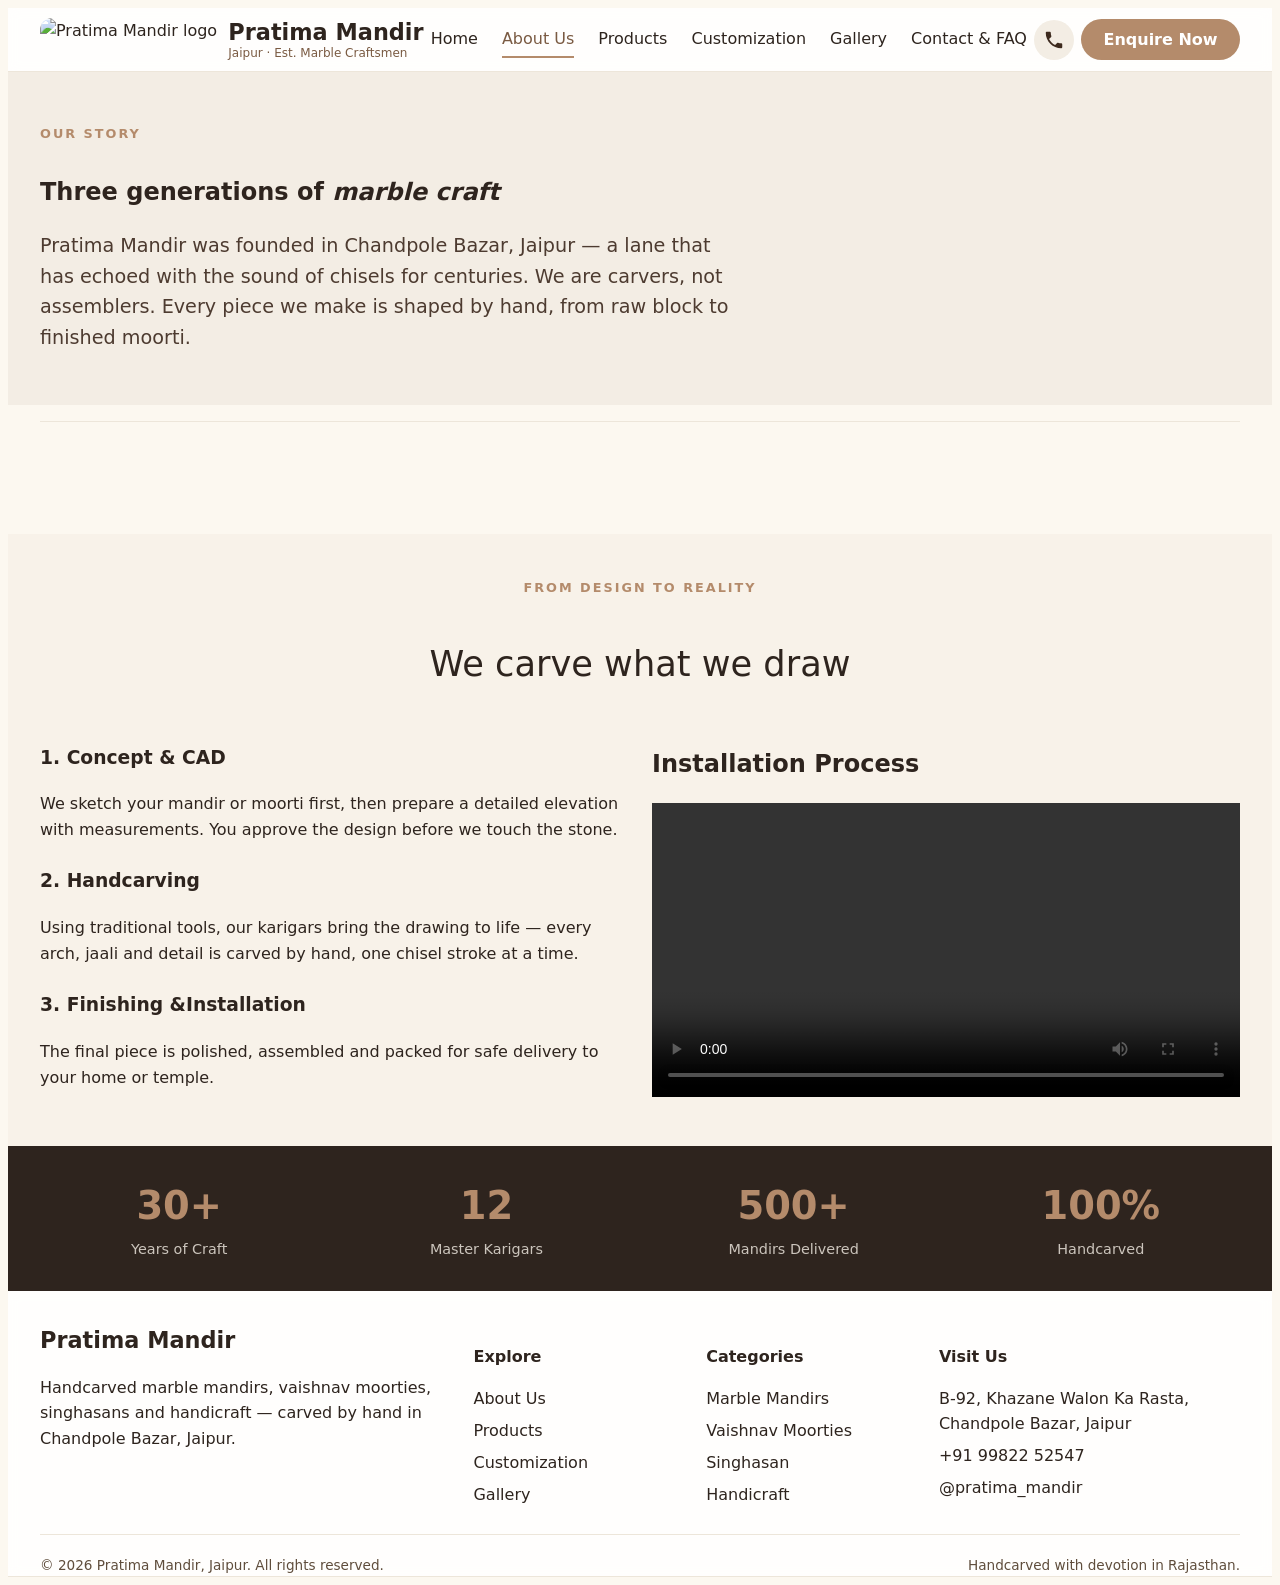
==== aboutus.html @ e080a342 "Add files via upload" ====
<!DOCTYPE html>
<html lang="en">
<head>
  <meta charset="UTF-8" />
  <meta name="viewport" content="width=device-width, initial-scale=1.0" />
  <title>About Us — Pratima Mandir, Jaipur</title>
  <link rel="stylesheet" href="style.css" />
</head>
<body>

<header class="site">
  <nav class="nav">
    <a href="index.html" class="brand">
      <img src="images/logo.jpg" alt="Pratima Mandir logo" />
      <span class="brand-text">Pratima Mandir<span>Jaipur &middot; Est. Marble Craftsmen</span></span>
    </a>
    <div class="nav-links">
      <a href="index.html">Home</a>
      <a href="aboutus.html" class="active">About Us</a>
      <a href="products.html">Products</a>
      <a href="customization.html">Customization</a>
      <a href="gallery.html">Gallery</a>
      <a href="contact.html">Contact & FAQ</a>
    </div>
    <div class="header-contact">
      <a href="tel:+919982252547" class="icon-btn" aria-label="Call us"><svg viewBox="0 0 24 24"><path d="M6.6 10.8c1.4 2.8 3.8 5.1 6.6 6.6l2.2-2.2c.3-.3.7-.4 1-.2 1.1.4 2.3.6 3.6.6.6 0 1 .4 1 1V20c0 .6-.4 1-1 1-9.4 0-17-7.6-17-17 0-.6.4-1 1-1h3.5c.6 0 1 .4 1 1 0 1.2.2 2.4.6 3.6.1.4 0 .8-.2 1L6.6 10.8z"/></svg></a>
    </div>
    <a href="https://wa.me/919982252547?text=Hii%20I%20am%20interested%2C%20can%20I%20get%20more%20details%3F"" class="nav-cta">Enquire Now</a>
    <button class="menu-toggle" aria-label="Toggle menu"><span></span><span></span><span></span></button>
  </nav>
</header>

<section class="page-hero" style="background:#f3ede4;">
  <div class="wrap" style="padding:3rem 0 2rem;">
    <span class="eyebrow">Our Story</span>
    <h1>Three generations of <em>marble craft</em></h1>
    <p class="lede" style="max-width:700px;">Pratima Mandir was founded in Chandpole Bazar, Jaipur — a lane that has echoed with the sound of chisels for centuries. We are carvers, not assemblers. Every piece we make is shaped by hand, from raw block to finished moorti.</p>
  </div>
</section>

<div class="wrap"><div class="rule"></div></div>

<section class="band-ivory">
  <div class="wrap">
    
   
  </div>
</section>

<section class="band-paper">
  <div class="wrap">
    <div class="section-head reveal">
      <span class="eyebrow">From Design to Reality</span>
      <h2>We carve what we draw</h2>
    </div>
    <div class="dtr reveal" style="grid-template-columns:1fr 1fr;">
      <div>
        <h3>1. Concept &amp; CAD</h3>
        <p>We sketch your mandir or moorti first, then prepare a detailed elevation with measurements. You approve the design before we touch the stone.</p>
        <h3 style="margin-top:1.5rem;">2. Handcarving</h3>
        <p>Using traditional tools, our karigars bring the drawing to life — every arch, jaali and detail is carved by hand, one chisel stroke at a time.</p>
        <h3 style="margin-top:1.5rem;">3. Finishing &amp;Installation</h3>
        <p>The final piece is polished, assembled and packed for safe delivery to your home or temple.</p>
      </div>
      <div>
        <h2>Installation Process</h2>
        <video width="100%" height="auto" controls><source src="video/VID-20260807-WA0011.mp4" type="video/mp4">Installation Process of Marble Mandir</video></div>
    </div>
  </div>
</section>

<section class="band-dark tight">
  <div class="wrap">
    <div class="stats-row reveal">
      <div class="stat"><span class="n">30+</span><span class="l">Years of Craft</span></div>
      <div class="stat"><span class="n">12</span><span class="l">Master Karigars</span></div>
      <div class="stat"><span class="n">500+</span><span class="l">Mandirs Delivered</span></div>
      <div class="stat"><span class="n">100%</span><span class="l">Handcarved</span></div>
    </div>
  </div>
</section>

<footer class="site">
  <div class="wrap">
    <div class="foot-grid">
      <div>
        <div class="foot-brand">Pratima Mandir</div>
        <p>Handcarved marble mandirs, vaishnav moorties, singhasans and handicraft — carved by hand in Chandpole Bazar, Jaipur.</p>
      </div>
      <div class="foot-col">
        <h4>Explore</h4>
        <a href="aboutus.html">About Us</a>
        <a href="products.html">Products</a>
        <a href="customization.html">Customization</a>
        <a href="gallery.html">Gallery</a>
      </div>
      <div class="foot-col">
        <h4>Categories</h4>
        <a href="products.html#mandir">Marble Mandirs</a>
        <a href="products.html#moorties">Vaishnav Moorties</a>
        <a href="products.html#singhasan">Singhasan</a>
        <a href="products.html#handicraft">Handicraft</a>
      </div>
      <div class="foot-col">
        <h4>Visit Us</h4>
        <li>B-92, Khazane Walon Ka Rasta,<br />Chandpole Bazar, Jaipur</li>
        <a href="tel:+919982252547">+91 99822 52547</a>
        <a href="https://instagram.com/pratima_mandir" target="_blank" rel="noopener">@pratima_mandir</a>
      </div>
    </div>
    <div class="foot-bottom">
      <span>&copy; 2026 Pratima Mandir, Jaipur. All rights reserved.</span>
      <span>Handcarved with devotion in Rajasthan.</span>
    </div>
  </div>
</footer>

<script src="main.js"></script>
</body>
</html>
---- style.css ----
{
  margin: 0;
  padding: 0;
  box-sizing: border-box;
}

body {
  font-family: 'Segoe UI', Roboto, system-ui, -apple-system, sans-serif;
  background: #fcf8f0;
  color: #2e241e;
  line-height: 1.6;
}

a {
  text-decoration: none;
  color: #2e241e;
}

img {
  max-width: 100%;
  display: block;
}

.wrap {
  max-width: 1200px;
  margin: 0 auto;
  padding: 0 1.2rem;
}

/* ----- utility ----- */
.eyebrow {
  display: inline-block;
  font-size: 0.8rem;
  font-weight: 600;
  letter-spacing: 2px;
  text-transform: uppercase;
  color: #b48b6b;
  margin-bottom: 0.5rem;
}

.lede {
  font-size: 1.2rem;
  color: #4d3b30;
  max-width: 680px;
}

.rule {
  height: 1px;
  background: #ede6da;
  margin: 1rem 0 2rem;
}

.btn {
  display: inline-block;
  padding: 0.7rem 2.2rem;
  border-radius: 50px;
  font-weight: 600;
  transition: 0.2s;
  border: none;
  cursor: pointer;
}
.btn-solid {
  background: #b48b6b;
  color: #fff;
  box-shadow: 0 4px 12px rgba(180, 139, 107, 0.25);
}
.btn-solid:hover {
  background: #9f775a;
  transform: scale(1.02);
}
.btn-line {
  background: transparent;
  color: #2e241e;
  border: 2px solid #b48b6b;
}
.btn-line:hover {
  background: #b48b6b;
  color: #fff;
}

/* ----- header / nav ----- */
.site {
  background: #ffffffdd;
  backdrop-filter: blur(6px);
  border-bottom: 1px solid #ede6da;
}
.nav {
  display: flex;
  align-items: center;
  justify-content: space-between;
  flex-wrap: wrap;
  padding: 0.6rem 1.2rem;
  max-width: 1200px;
  margin: 0 auto;
}
.brand {
  display: flex;
  align-items: center;
  gap: 0.7rem;
}
.brand img {
  height: 44px;
  border-radius: 12px;
}
.brand-text {
  font-size: 1.4rem;
  font-weight: 600;
  line-height: 1.2;
}
.brand-text span {
  display: block;
  font-size: 0.75rem;
  font-weight: 400;
  color: #7a5a42;
}
.nav-links {
  display: flex;
  gap: 1.5rem;
  list-style: none;
  font-weight: 500;
  flex-wrap: wrap;
}
.nav-links a {
  padding: 0.3rem 0;
  border-bottom: 2px solid transparent;
  transition: 0.2s;
}
.nav-links a:hover,
.nav-links a.active {
  border-bottom-color: #b48b6b;
  color: #7a5a42;
}
.header-contact {
  display: flex;
  align-items: center;
  gap: 0.8rem;
}
.icon-btn {
  display: flex;
  width: 40px;
  height: 40px;
  border-radius: 50%;
  background: #f3ede4;
  align-items: center;
  justify-content: center;
}
.icon-btn svg {
  width: 22px;
  fill: #3d2a1e;
}
.nav-cta {
  background: #b48b6b;
  color: #fff;
  padding: 0.5rem 1.4rem;
  border-radius: 50px;
  font-weight: 600;
}
.menu-toggle {
  display: none;
  flex-direction: column;
  gap: 4px;
  background: none;
  border: none;
  cursor: pointer;
}
.menu-toggle span {
  display: block;
  width: 26px;
  height: 3px;
  background: #2e241e;
  border-radius: 4px;
}

/* ----- hero ----- */
.hero {
  background: linear-gradient(145deg, #f5ede2, #fcf8f0);
  padding: 2.5rem 0 3rem;
}
.hero-grid {
  display: grid;
  grid-template-columns: 1fr 1fr;
  gap: 2.5rem;
  align-items: center;
}
.hero-media {
  position: relative;
}
.hero-media img {
  border-radius: 32px;
  border: 1px solid #ede6da;
}
.hero-badge {
  position: absolute;
  bottom: 1rem;
  left: 1rem;
  background: #ffffffcc;
  backdrop-filter: blur(4px);
  padding: 0.4rem 1.2rem;
  border-radius: 60px;
  display: flex;
  align-items: baseline;
  gap: 0.4rem;
}
.hero-badge .num {
  font-size: 1.6rem;
  font-weight: 700;
  color: #b48b6b;
}
.hero-badge .lbl {
  font-size: 0.85rem;
}
.hero-copy h1 {
  font-size: 2.8rem;
  font-weight: 300;
  letter-spacing: 1px;
}
.hero-copy h1 em {
  font-style: normal;
  color: #b48b6b;
  font-weight: 600;
}
.hero-actions {
  display: flex;
  flex-wrap: wrap;
  gap: 1rem;
  margin-top: 1.5rem;
}

/* ----- sections ----- */
.band-ivory {
  background: #fcf8f0;
  padding: 2.5rem 0;
}
.band-paper {
  background: #f8f2e9;
  padding: 2.5rem 0;
}
.band-dark {
  background: #2e241e;
  color: #f3ede4;
}
.tight {
  padding: 1.8rem 0;
}

.section-head {
  text-align: center;
  max-width: 700px;
  margin: 0 auto 2rem;
}
.section-head h2 {
  font-size: 2.2rem;
  font-weight: 300;
}

/* ----- category cards ----- */
.cat-row {
  display: grid;
  grid-template-columns: repeat(auto-fit, minmax(200px, 1fr));
  gap: 1.5rem;
}
.cat-card {
  background: #fff;
  border-radius: 28px;
  padding: 1.8rem 1.2rem;
  border: 1px solid #ede6da;
  transition: 0.2s;
  text-align: center;
}
.cat-card:hover {
  transform: translateY(-4px);
  box-shadow: 0 12px 28px rgba(0,0,0,0.05);
}
.cat-num {
  font-size: 2.2rem;
  font-weight: 300;
  color: #b48b6b;
}
.cat-card h3 {
  margin: 0.4rem 0;
}

/* ----- design-to-reality ----- */
.dtr {
  display: grid;
  grid-template-columns: 1fr auto 1fr;
  gap: 1.5rem;
  align-items: center;
  margin-top: 1.5rem;
}
.dtr-pane {
  background: #fff;
  border-radius: 24px;
  padding: 0.8rem;
  border: 1px solid #ede6da;
}
.dtr-pane img {
  border-radius: 16px;
}
.dtr-label {
  display: block;
  font-weight: 600;
  margin-bottom: 0.4rem;
  color: #b48b6b;
}
.dtr-mid {
  font-size: 2rem;
  color: #b48b6b;
}

/* ----- stats ----- */
.stats-row {
  display: grid;
  grid-template-columns: repeat(auto-fit, minmax(150px, 1fr));
  gap: 1.8rem;
  text-align: center;
}
.stat .n {
  display: block;
  font-size: 2.4rem;
  font-weight: 700;
  color: #b48b6b;
}
.stat .l {
  font-size: 0.9rem;
  opacity: 0.8;
}

/* ----- marble swatches ----- */
.marble-row {
  display: grid;
  grid-template-columns: repeat(auto-fit, minmax(220px, 1fr));
  gap: 1.5rem;
}
.marble-card {
  background: #fff;
  border-radius: 24px;
  border: 1px solid #ede6da;
  overflow: hidden;
}
.swatch {
  height: 80px;
  width: 100%;
}
.swatch.makrana { background: #e8e0d5; }
.swatch.purewhite { background: #f5f0ea; }
.swatch.sandstone { background: #d6b894; }
.swatch.green { background: #3d5a4b; }
.marble-body {
  padding: 1rem 1.2rem 1.4rem;
}
.marble-body h3 {
  font-weight: 600;
}

/* ----- product grid (products page) ----- */
.product-grid {
  display: grid;
  grid-template-columns: repeat(auto-fit, minmax(200px, 1fr));
  gap: 1.5rem;
}
.product-card {
  background: #fff;
  border-radius: 24px;
  border: 1px solid #ede6da;
  padding: 0.6rem;
  text-align: center;
}
.product-card img {
  border-radius: 16px;
  border: 1px solid #ede6da;
}
.product-card h4 {
  margin-top: 0.5rem;
}

/* ----- testimonial ----- */
.testi {
  text-align: center;
  max-width: 700px;
  margin: 0 auto;
  font-size: 1.4rem;
  font-weight: 300;
  font-style: italic;
}
.testi .who {
  margin-top: 0.8rem;
  font-size: 1rem;
  font-style: normal;
  color: #7a5a42;
}

/* ----- footer ----- */
.foot-grid {
  display: grid;
  grid-template-columns: 2fr 1fr 1fr 1.5fr;
  gap: 2rem;
  padding: 2rem 0 1.5rem;
}
.foot-brand {
  font-size: 1.4rem;
  font-weight: 600;
  margin-bottom: 0.4rem;
}
.foot-col h4 {
  font-weight: 600;
  margin-bottom: 0.8rem;
}
.foot-col a,
.foot-col li {
  display: block;
  padding: 0.2rem 0;
  list-style: none;
}
.foot-bottom {
  border-top: 1px solid #ede6da;
  padding-top: 1.2rem;
  display: flex;
  justify-content: space-between;
  flex-wrap: wrap;
  font-size: 0.85rem;
  color: #5f4d3c;
}

/* ----- responsive ----- */
@media (max-width: 768px) {
  .nav-links {
    display: none;
    width: 100%;
    flex-direction: column;
    align-items: center;
    gap: 0.5rem;
    padding: 1rem 0;
    background: #ffffffcc;
    backdrop-filter: blur(4px);
    border-radius: 30px;
    margin-top: 0.5rem;
  }
  .nav-links.open {
    display: flex;
  }
  .menu-toggle {
    display: flex;
  }

  .hero-grid {
    grid-template-columns: 1fr;
  }
  .hero-copy h1 {
    font-size: 2rem;
  }
  .dtr {
    grid-template-columns: 1fr;
  }
  .dtr-mid {
    transform: rotate(90deg);
  }
  .foot-grid {
    grid-template-columns: 1fr 1fr;
  }
  .hero-actions {
    flex-direction: column;
    align-items: stretch;
  }
  .btn {
    text-align: center;
  }
  .section-head h2 {
    font-size: 1.8rem;
  }
}

@media (max-width: 480px) {
  .hero-copy h1 {
    font-size: 1.6rem;
  }
  .foot-grid {
    grid-template-columns: 1fr;
  }
  .stats-row {
    grid-template-columns: 1fr 1fr;
  }
}
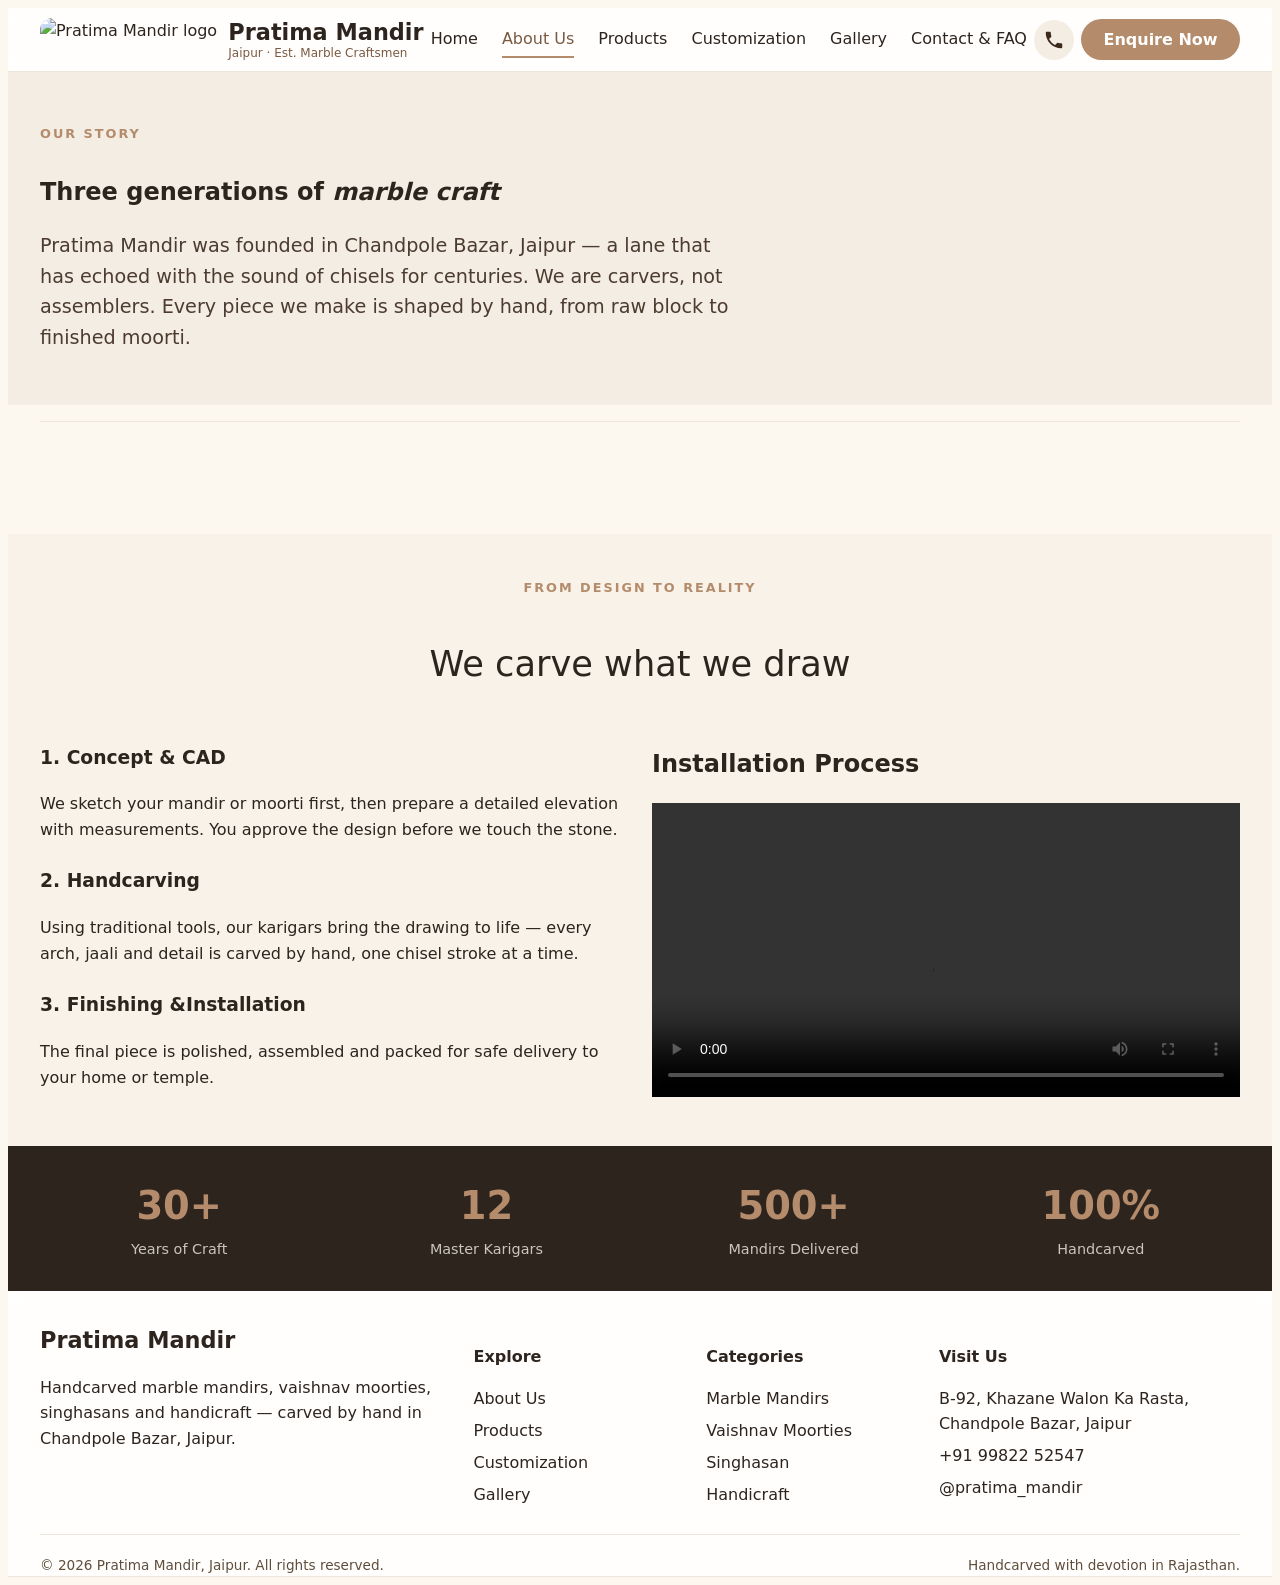
==== commit 4e1f0d2c: "Update aboutus.html" ====
--- a/aboutus.html
+++ b/aboutus.html
@@ -12,7 +12,7 @@
 <header class="site">
   <nav class="nav">
     <a href="index.html" class="brand">
-      <img src="images/logo.jpg" alt="Pratima Mandir logo" />
+      <img src="logo.jpg" alt="Pratima Mandir logo" />
       <span class="brand-text">Pratima Mandir<span>Jaipur &middot; Est. Marble Craftsmen</span></span>
     </a>
     <div class="nav-links">
@@ -65,7 +65,7 @@
       </div>
       <div>
         <h2>Installation Process</h2>
-        <video width="100%" height="auto" controls><source src="video/VID-20260807-WA0011.mp4" type="video/mp4">Installation Process of Marble Mandir</video></div>
+        <video width="100%" height="auto" controls><source src="VID-20260807-WA0011.mp4" type="video/mp4">Installation Process of Marble Mandir</video></div>
     </div>
   </div>
 </section>
@@ -118,4 +118,4 @@
 
 <script src="main.js"></script>
 </body>
-</html>+</html>
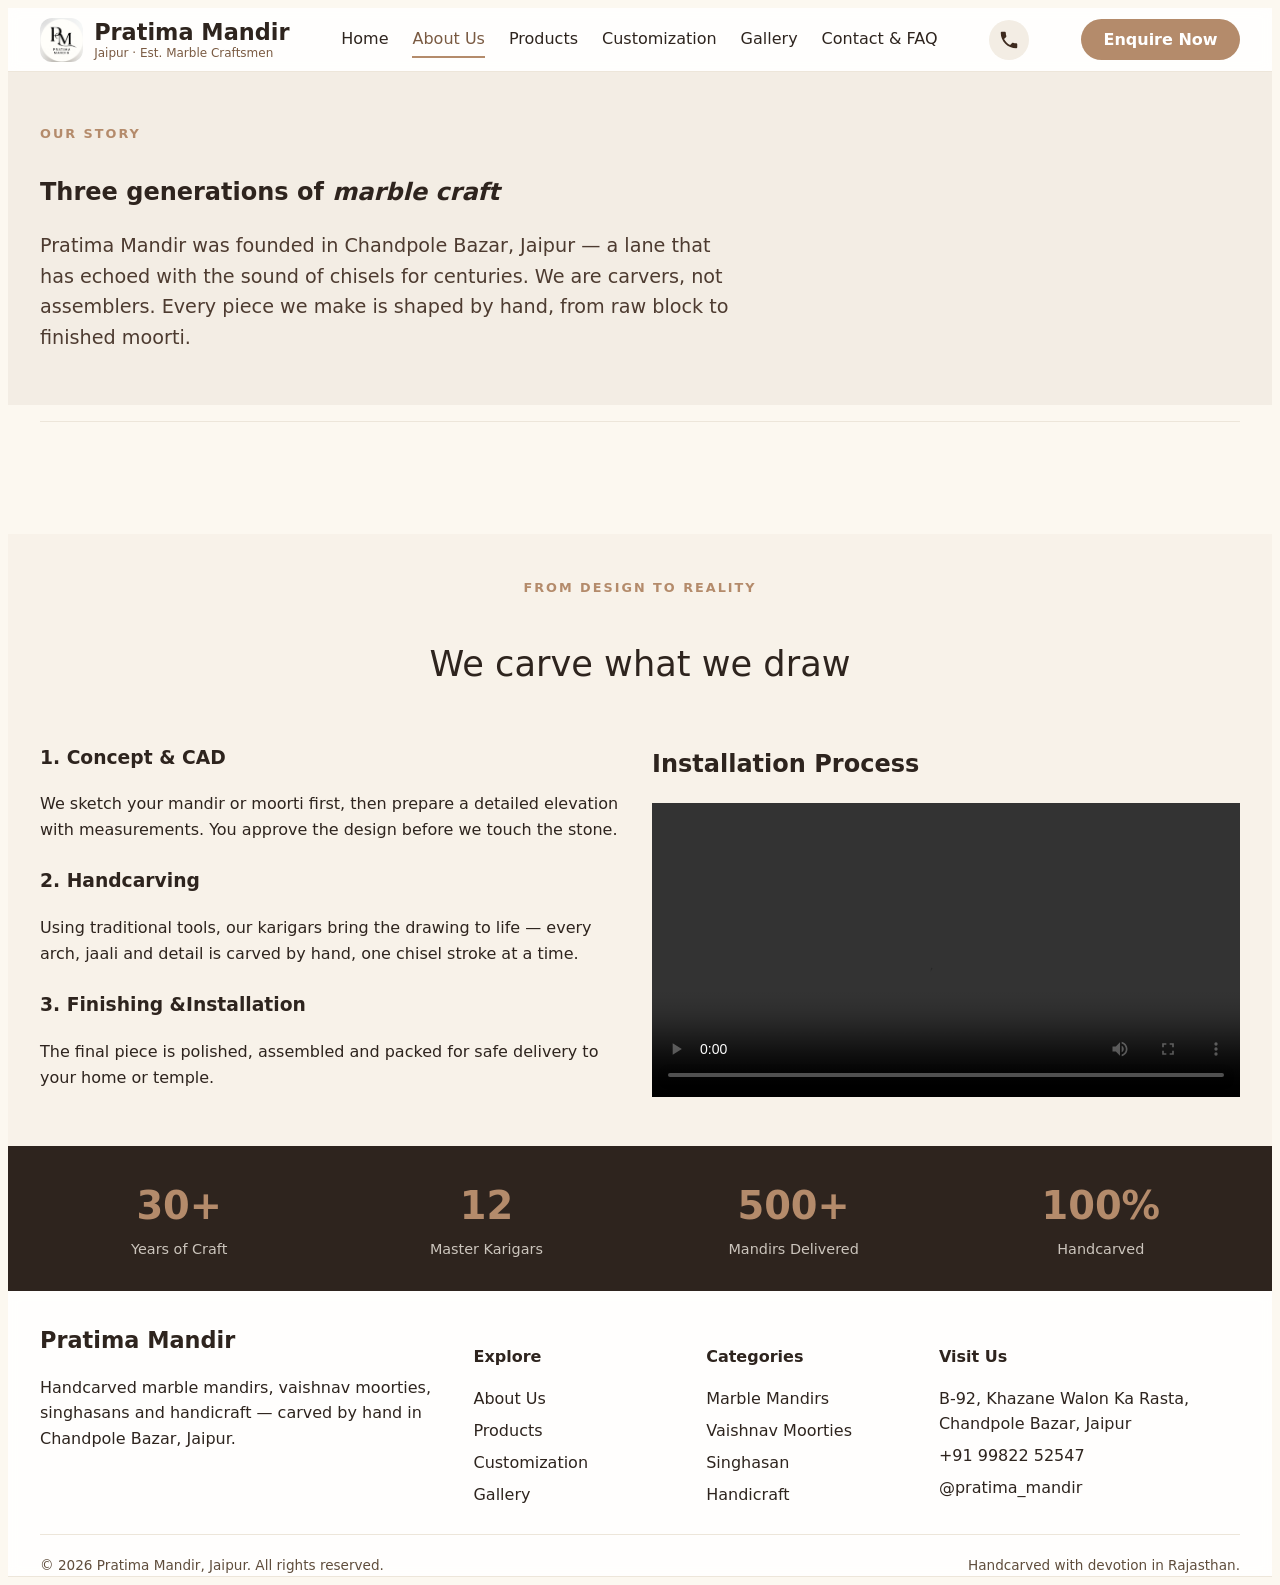
==== commit ee90a2e0: "Restore aboutus.html to original state" ====
--- a/aboutus.html
+++ b/aboutus.html
@@ -116,6 +116,6 @@
   </div>
 </footer>
 
-<script src="main.js"></script>
+<script src="script.js"></script>
 </body>
 </html>
--- a/style.css
+++ b/style.css
@@ -480,4 +480,45 @@
   .stats-row {
     grid-template-columns: 1fr 1fr;
   }
-}+}
+/* Mobile hamburger menu */
+@media (max-width: 768px) {
+    .nav-links {
+        display: none;
+        position: absolute;
+        top: 100%;
+        right: 0;
+        flex-direction: column;
+        width: 220px;
+        padding: 20px;
+        background: white;
+        border-radius: 12px;
+        box-shadow: 0 5px 20px rgba(0, 0, 0, 0.15);
+        z-index: 1000;
+    }
+
+    .nav-links.active {
+        display: flex;
+    }
+
+    .nav-links a {
+        padding: 10px;
+    }
+
+    .menu-toggle {
+        display: flex;
+        flex-direction: column;
+        gap: 5px;
+        border: none;
+        background: transparent;
+        cursor: pointer;
+    }
+
+    .menu-toggle span {
+        display: block;
+        width: 30px;
+        height: 4px;
+        background: #2e241e;
+        border-radius: 5px;
+    }
+}
